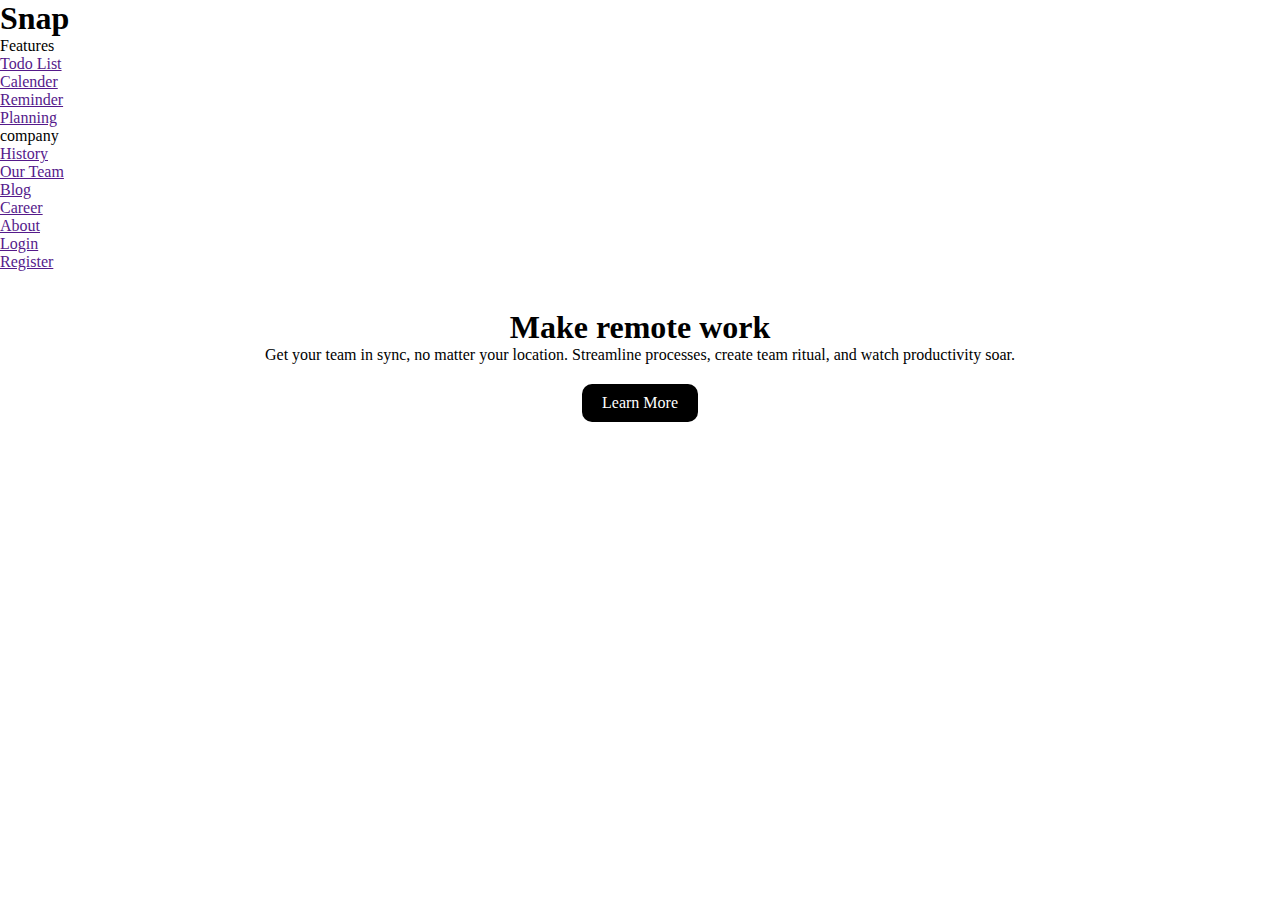
==== banner-section/index.html @ 54c5ec16 "the structure of the webpage" ====
<!DOCTYPE html>
<html lang="en">
<head>
    <meta charset="UTF-8">
    <meta name="viewport" content="width=device-width, initial-scale=1.0">
    <title>Document</title>
    <link rel="stylesheet" href="style.css">
</head>
<body>
    <main>
        <header>
            <section class="navigation-section">
                <div>
                    <h1>Snap</h1>
                </div>
                <nav>
                    <div class="navigation-panel">
                        <div class="dropdown-container">
                            <p>Features
                                <img src="./images/icon-arrow-down.svg" alt="">
                            </p>
                            <ul class="dropdown-content dropdown-items">
                                <li><a href="">Todo List</a></li>
                                <li><a href="">Calender</a></li>
                                <li><a href="">Reminder</a></li>
                                <li><a href="">Planning</a></li>
                            </ul>
                        </div>
                        <div class="dropdown-container">
                            <p>company
                                <img src="./images/icon-arrow-down.svg" alt="">
                            </p>
                            <ul class="dropdown-content dropdown-items">
                                <li><a href="">History</a></li>
                                <li><a href="">Our Team</a></li>
                                <li><a href="">Blog</a></li>
                            </ul>
                        </div>
                        <ul>
                            <li><a href="">Career</a></li>
                        </ul>
                        <ul>
                            <li><a href="">About</a></li>
                        </ul>
                    </div>
                    <ul class="navigation-links">
                        <li><a href="">Login</a></li>
                        <li><a href="">Register</a></li>
                    </ul>
                </nav>
            </section>
            <section class="main-hero">
                <div class="display-img-container">
                    <img src="./images/image-hero-mobile.png" alt="">
                    <!-- <img src="./images/image-hero-desktop.png" alt=""> -->
                </div>
                <div class="hero-content">
                    <h1>Make <span class="hero-content-display">remote work</span></h1>
                    <p>Get your team in sync, no matter your location. <Span>Streamline processes, create team ritual, and watch productivity soar.</span></p>
                    <a href="">Learn More</a>
                    <div class="brand-partners">
                        <ul>
                            <li><img src="./images/client-databiz.svg" alt=""></li>
                            <li><img src="./images/client-audiophile.svg" alt=""></li>
                            <li><img src="./images/client-meet.svg" alt=""></li>
                            <li><img src="./images/client-maker.svg" alt=""></li>
                        </ul>
                    </div>
                </div>
            </section>
        </header>
    </main>
    <script src="script.js"></script>
</body>
</html>
---- banner-section/style.css ----
*{
    padding: 0;
    margin: 0;
    box-sizing: border-box;
}




.hero-content{
    margin: 20px auto;
    width: 90vw;
    text-align: center;
}
.display-img img{
    width: 100vw;
}
.hero-content a{
    text-decoration: none;
    display: inline-block;
    padding: 10px 20px;
    border-radius: 10px;
    color: #fff;
    margin: 20px 0;
    background-color: black;
}
.brand-partners ul{
    display: grid;
    grid-template-columns: repeat(4, 1fr);
    list-style: none;
    gap: 25px;
}
.brand-partners img{
    width: 100%;
}
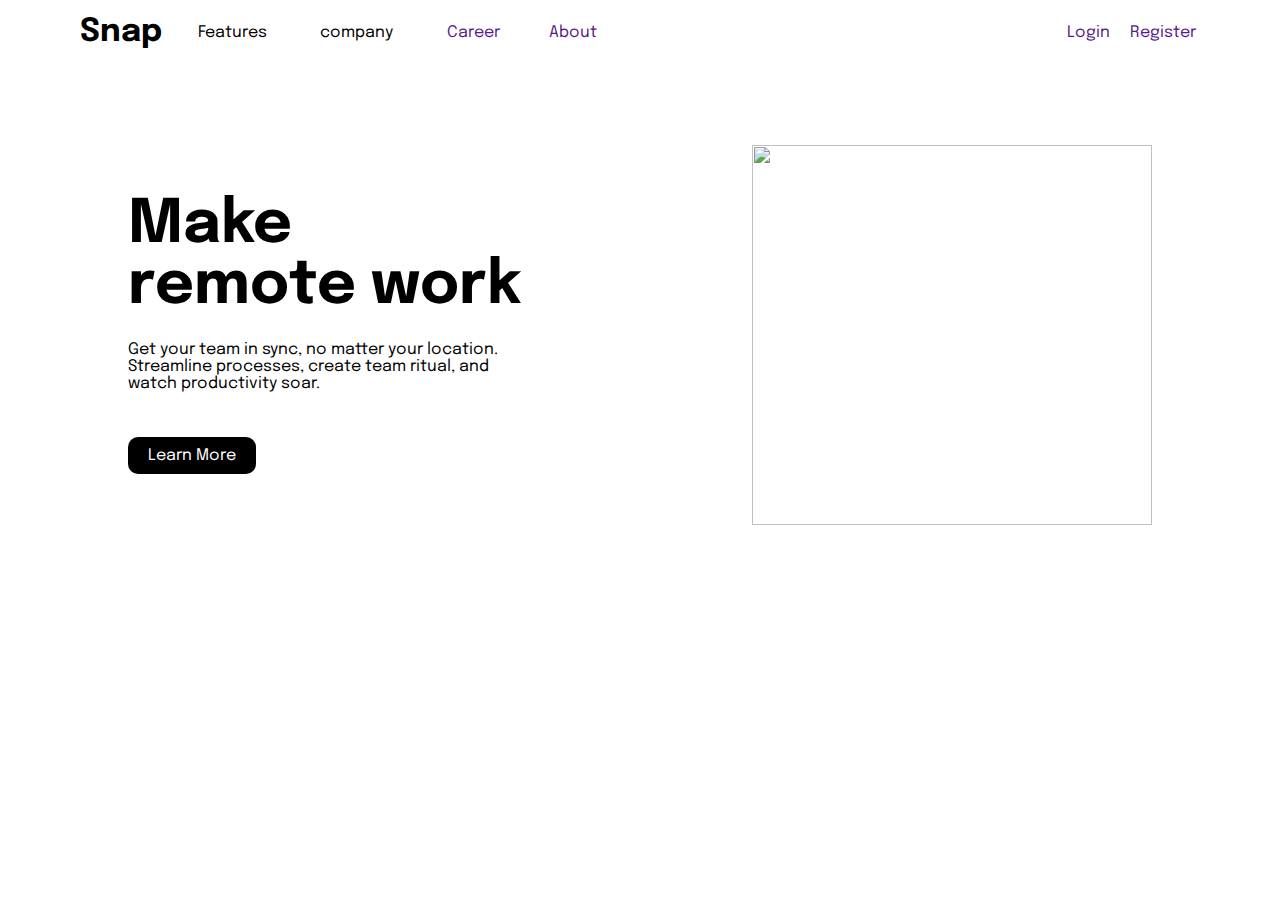
==== commit 7af6e6e3: "Build: the navigation panel" ====
--- a/banner-section/index.html
+++ b/banner-section/index.html
@@ -10,25 +10,51 @@
     <main>
         <header>
             <section class="navigation-section">
-                <div>
+                <div class="brand-section">
                     <h1>Snap</h1>
+                    <div class="open-navbar-container">
+                        <img src="./images/icon-menu.svg" alt="" class="open-navbar">
+                    </div>
                 </div>
                 <nav>
+                    <div class="close-navbar-container">
+                        <img src="./images/icon-close-menu.svg" alt="" class="close-navbar">
+                    </div>
                     <div class="navigation-panel">
                         <div class="dropdown-container">
                             <p>Features
-                                <img src="./images/icon-arrow-down.svg" alt="">
+                                <img src="./images/icon-arrow-down.svg" alt="" id="dropdown-arrow">
                             </p>
-                            <ul class="dropdown-content dropdown-items">
-                                <li><a href="">Todo List</a></li>
-                                <li><a href="">Calender</a></li>
-                                <li><a href="">Reminder</a></li>
-                                <li><a href="">Planning</a></li>
+                            <ul class="dropdown-content dropdown-items items-img">
+                                <li>
+                                    <a href="">
+                                        <img src="./images/icon-todo.svg" alt="">
+                                        Todo List
+                                    </a>
+                                </li>
+                                <li>
+                                    <a href="">
+                                        <img src="./images/icon-calendar.svg" alt="">
+                                        Calender
+                                    </a>
+                                </li>
+                                <li>
+                                    <a href="">
+                                        <img src="./images/icon-reminders.svg" alt="">
+                                        Reminder
+                                    </a>
+                                </li>
+                                <li>
+                                    <a href="">
+                                        <img src="./images/icon-planning.svg" alt="">
+                                        Planning
+                                    </a>
+                                </li>
                             </ul>
                         </div>
                         <div class="dropdown-container">
                             <p>company
-                                <img src="./images/icon-arrow-down.svg" alt="">
+                                <img src="./images/icon-arrow-down.svg" alt="" id="dropdown-arrow">
                             </p>
                             <ul class="dropdown-content dropdown-items">
                                 <li><a href="">History</a></li>
@@ -36,10 +62,10 @@
                                 <li><a href="">Blog</a></li>
                             </ul>
                         </div>
-                        <ul>
+                        <ul class="navbar">
                             <li><a href="">Career</a></li>
                         </ul>
-                        <ul>
+                        <ul class="navbar">
                             <li><a href="">About</a></li>
                         </ul>
                     </div>
@@ -52,7 +78,6 @@
             <section class="main-hero">
                 <div class="display-img-container">
                     <img src="./images/image-hero-mobile.png" alt="">
-                    <!-- <img src="./images/image-hero-desktop.png" alt=""> -->
                 </div>
                 <div class="hero-content">
                     <h1>Make <span class="hero-content-display">remote work</span></h1>
--- a/banner-section/style.css
+++ b/banner-section/style.css
@@ -1,19 +1,128 @@
+@import url('https://fonts.googleapis.com/css2?family=Epilogue:ital,wght@0,100..900;1,100..900&display=swap');
 *{
     padding: 0;
     margin: 0;
+    font-family: "Epilogue", sans-serif;
+    font-optical-sizing: auto;
     box-sizing: border-box;
 }
-
-
-
-
+header{
+    margin-top: 10px;
+}
+.brand-section{
+    display: flex;
+    justify-content: space-between;
+    /* border: 1px solid red; */
+    align-items: center;
+    align-content: center;
+    width: 100%;
+    /* margin: auto !important; */
+}
+.brand-section img{
+    vertical-align: middle;
+}
+/* .navigation-section{
+    position: fixed;
+    top: 0;
+    left: 50%;
+    margin: auto;
+    transform: translateX(-50)
+} */
+.navigation-section nav{
+    display: none;
+    position: fixed;
+    height: 100vh;
+    width: 50%;
+    background-color: hsl(0, 0%, 98%);
+    right: 0;
+    top: 0;
+}
+nav,
+.navigation-section,
+.navigation-panel,
+.navigation-links{
+    display: flex;
+    flex-direction: column;
+
+}
+.navigation-panel{
+    cursor: pointer;
+}
+.navigation-links{
+    margin-top: 30px;
+
+}
+.navigation-links a{
+    display: inline-block;
+    margin: 10px 0;
+    text-align: center;
+    width: 100%;
+}
+nav{
+    padding: 20px;
+}
+nav .close-navbar-container{
+    position: relative;
+}
+nav .close-navbar-container img{
+    width: 20px;
+    height: 20px;
+    float: right;
+    /* margin-bottom: 40px */
+}
+nav .close-navbar-container img{
+    margin-right: 20px;
+}
+.navigation-panel{
+    clear: right;
+}
+nav img{
+    vertical-align: middle;
+    width: 12px;
+}
+nav ul{
+    list-style-type: none;
+}
+nav a{
+    text-decoration: none;
+}
+.navigation-section{
+    width: 90vw;
+    margin: auto;
+    /* border: 1px solid red; */
+}
+.dropdown-container,.navbar{
+    margin: 15px;
+}
+.dropdown-content{
+    display: none;
+}
+.dropdown-items.items-img a{
+    display: flex;
+    align-items: center;
+    align-content: center;
+    /* justify-content: space-between; */
+    width: 100%;
+    gap: 7px;
+}
+.dropdown-items.items-img img{
+    vertical-align: middle;
+}
+.dropdown-items a{
+    padding: 10px;
+    display: inline-block;
+}
 .hero-content{
     margin: 20px auto;
     width: 90vw;
     text-align: center;
 }
-.display-img img{
-    width: 100vw;
+.display-img-container{
+    width: 90vw;
+    margin: 10px auto;
+}
+.display-img-container img{
+    width: 100%;
 }
 .hero-content a{
     text-decoration: none;
@@ -29,8 +138,159 @@
     grid-template-columns: repeat(4, 1fr);
     list-style: none;
     gap: 25px;
+    width: 100%;
 }
 .brand-partners img{
     width: 100%;
 }
-
+@media screen and (min-width: 768px) {
+    header{
+        margin-top: 0px;
+    }
+    .open-navbar-container,
+    .close-navbar-container{
+        display: none;
+    }
+    .navigation-section nav{
+        display: flex;
+        position: initial;
+        height: initial;
+        width: 100%;
+        background-color: #fff;
+        /* overflow-x: hidden; */
+        /* margin-right: -100px; */
+    }
+    .main-hero{
+        /* border: 1px solid green; */
+        display: flex;
+        width: 80vw;
+        margin: 70px auto;
+        height: 400px;
+        flex-direction: row-reverse;
+        /* justify-content: space-evenly; */
+    }
+    .display-img-container{
+        /* border: 1px solid red; */
+        /* display: flex;
+        justify-content: flex-end; */
+        width: 100%;
+    }
+    .display-img-container img{
+        width: 300px;
+        height: 100%;
+        /* object-fit: fill; */
+        float: right;
+        /* border: 1px solid red; */
+    }
+    .hero-content{
+        margin: 0;
+        text-align: left;
+        /* border: 1px solid red; */
+        display: flex;
+        flex-direction: column;
+        justify-content: space-between;
+        width: 100%;
+        /* height: 500px; */
+    }
+    .hero-content h1{
+        margin-top: 60px;
+        font-size: 40px;
+    }
+    .hero-content p{
+        font-size: 16px;
+        width: 300px;
+        max-width: 400px;
+    }
+    .hero-content a{
+        width:fit-content;
+    }
+    .hero-content span{
+        display: block;
+    }
+    nav,
+    .navigation-section,
+    .navigation-panel,
+    .navigation-links{
+    display: flex;
+    flex-direction: row;
+    }
+    .navigation-section{
+        align-items: center;
+        margin: auto;
+    }
+    nav{
+        width: 100%;
+        justify-content: space-between;
+        /* border: 1px solid red; */
+        
+    }
+    .brand-section{
+        width: fit-content;
+        padding: 16px;
+        cursor: default;
+    }
+    .navigation-panel{
+        width: 60%;
+        justify-content: space-between;
+    }
+    .navigation-links{
+        justify-content: flex-end;
+        gap: 20px;
+        margin-top: 0px;
+    }
+    .navigation-links a{
+        margin: 0px;
+    }
+    .dropdown-container,.navbar{
+        margin: 0px;
+    }
+    .dropdown-items{
+        position: absolute;
+        top: 40px;
+        /* border: 1px solid pink; */
+        /* padding: 10px; */
+        /* background-color: gray; */
+
+    }
+    .dropdown-items.items-img{
+        left: 125px;
+    }
+    .dropdown-items a{
+        display: inline-block;
+        /* padding: 5px 15px; */
+        width: 100%;
+
+    }
+    .brand-partners ul{
+        /* margin-top: 50px; */
+        align-self: self-end;
+        display: grid;
+        grid-template-columns: repeat(4, 1fr);
+        list-style: none;
+        gap: 20px;
+        width: 300px;
+    }
+}
+@media screen and (min-width: 1024px) {
+    .main-hero{
+        width: 80vw;
+    }
+    .navigation-panel{
+        width: 40%;
+        justify-content: space-between;
+    }
+    .hero-content h1{
+        font-size: 60px;
+    }
+    .hero-content p{
+        font-size: 16px;
+        width: 400px;
+    }
+    .display-img-container img{
+        width: 400px;
+        height: 100%;
+        object-fit: initial;
+        /* border: 1px solid red; */
+    }
+}
+
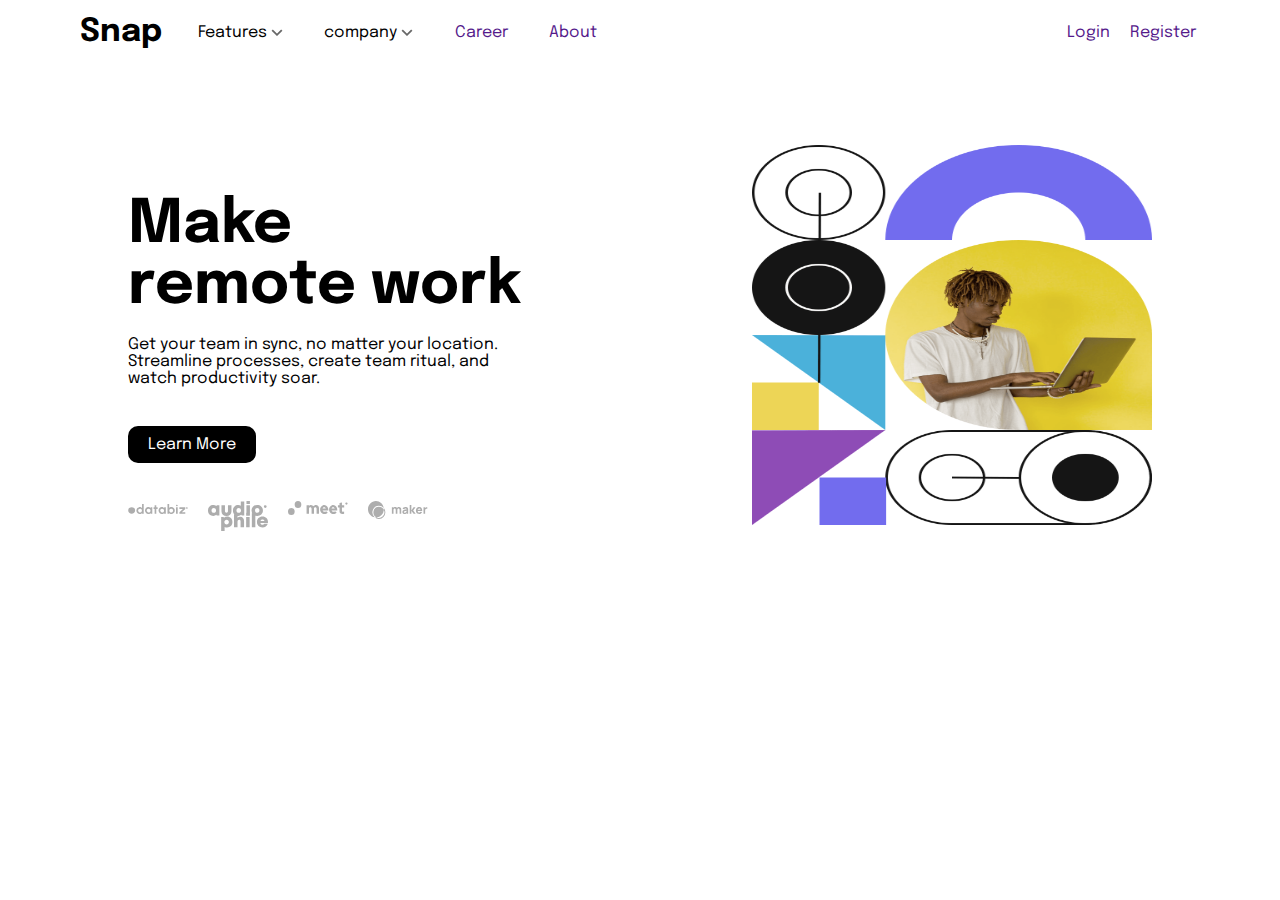
==== commit 801e7aa5: "add: favicon" ====
--- a/banner-section/index.html
+++ b/banner-section/index.html
@@ -3,7 +3,8 @@
 <head>
     <meta charset="UTF-8">
     <meta name="viewport" content="width=device-width, initial-scale=1.0">
-    <title>Document</title>
+    <title>Snap - Homepage</title>
+    <link rel="shortcut icon" href="./images/—Pngtree—very elegant certificate badge_8639641.png" type="image/x-icon">
     <link rel="stylesheet" href="style.css">
 </head>
 <body>
@@ -71,7 +72,7 @@
                     </div>
                     <ul class="navigation-links">
                         <li><a href="">Login</a></li>
-                        <li><a href="">Register</a></li>
+                        <li><a href="" class="register">Register</a></li>
                     </ul>
                 </nav>
             </section>
